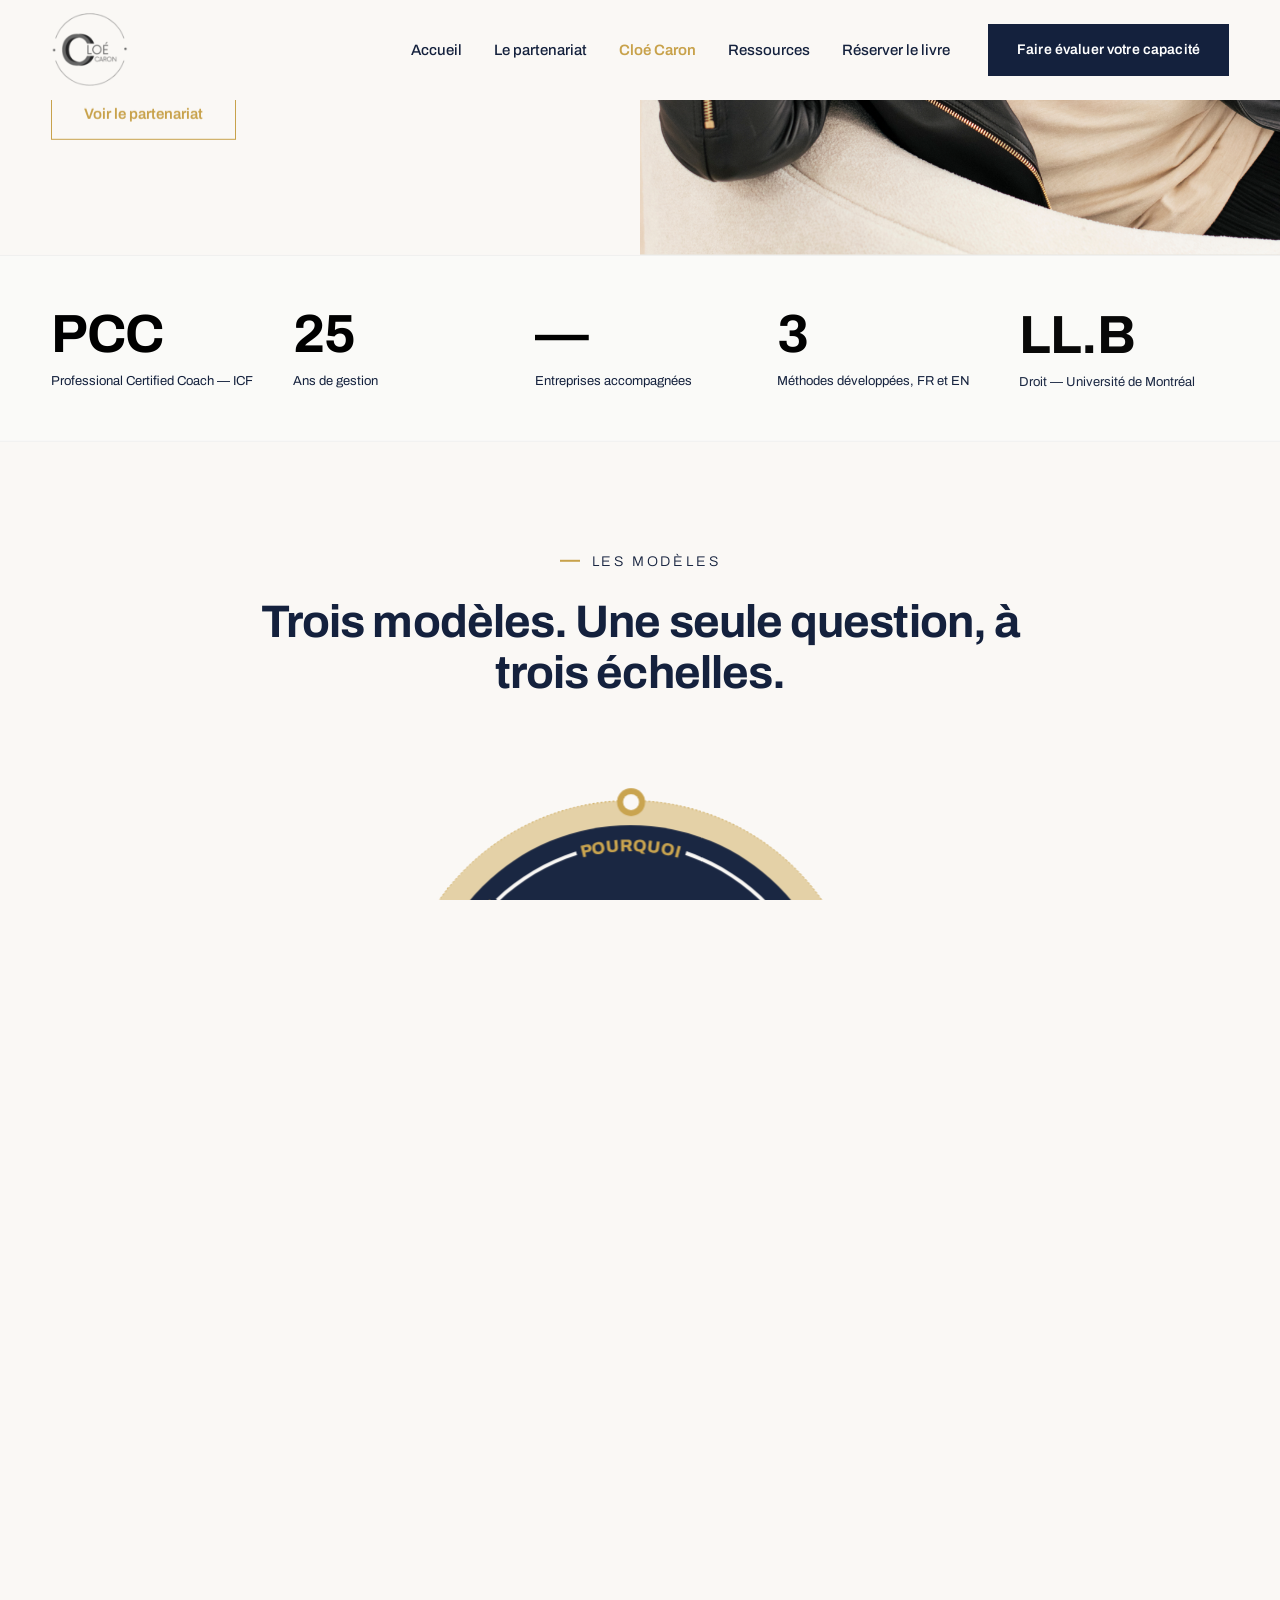
==== about.html @ 9e897c1d "eyebrow issues fixed" ====
<!DOCTYPE html>
<html lang="fr">

<head>
  <meta charset="UTF-8">
  <meta name="viewport" content="width=device-width, initial-scale=1.0">
  <title>À propos — Cloé Caron | 25 ans à accompagner les CEO/entrepreneurs</title>
  <meta name="description"
    content="Cloé Caron — 25 ans à accompagner les CEO et entrepreneurs du Québec inc. Découvrez ses 3 modèles éprouvés : Les 5 Clés, Le 5C et Le 5P.">

  <!-- Favicon -->
  <link rel="icon" type="image/svg+xml" href="assets/images/logo/Cloe-logo.svg">

  <!-- Core Google Fonts: Archivo (Primary Brand) -->
  <link rel="preconnect" href="https://fonts.googleapis.com">
  <link rel="preconnect" href="https://fonts.gstatic.com" crossorigin>
  <link
    href="https://fonts.googleapis.com/css2?family=Archivo:ital,wght@0,300;0,400;0,500;0,600;0,700;0,800;1,400;1,600&display=swap"
    rel="stylesheet">

  <!-- Stylesheet Hierarchy -->
  <link rel="stylesheet" href="assets/css/variables.css">
  <link rel="stylesheet" href="assets/css/global.css">
  <link rel="stylesheet" href="assets/css/header.css">
  <!-- Page-Specific Stylesheet (About) -->
  <link rel="stylesheet" href="assets/css/about.css?v=1.0">
  <link rel="stylesheet" href="assets/css/footer.css">
</head>

<body class="about-page">

  <!-- =========================================================================
       SITE HEADER NAVIGATION
       ========================================================================= -->
  <header class="site-header" id="site-header">
    <div class="container">
      <a href="index.html" class="site-logo" aria-label="Cloé Caron Accueil">
        <img src="assets/images/logo/Cloe-logo.svg" alt="Cloé Caron Logo" class="site-logo-img" width="78" height="78">
      </a>

      <!-- Mobile Hamburger Button -->
      <button class="menu-toggle" id="menu-toggle" aria-label="Toggle navigation menu" aria-expanded="false">
        <span></span>
        <span></span>
        <span></span>
      </button>

      <!-- Main Navigation -->
      <nav class="site-nav" id="site-nav" aria-label="Navigation principale">
        <ul class="site-nav-list">
          <li><a href="index.html" class="nav-link">Accueil</a></li>
          <li><a href="partnership.html" class="nav-link">Le partenariat</a></li>
          <li><a href="about.html" class="nav-link active">Cloé Caron</a></li>
          <li><a href="podcasts.html" class="nav-link">Ressources</a></li>
          <li><a href="books.html" class="nav-link text-gold">Réserver le livre</a></li>
        </ul>

        <div class="header-action">
          <a href="partnership.html#evaluer" class="btn btn-dark" id="header-cta-btn">Faire évaluer votre capacité</a>
        </div>
      </nav>
    </div>
  </header>
  <div class="site-nav-backdrop" id="site-nav-backdrop" aria-hidden="true"></div>

  <!-- =========================================================================
       GSAP SCROLLSMOOTHER WRAPPER
       ========================================================================= -->
  <div id="smooth-wrapper">
    <div id="smooth-content">
      <main id="main-content">

        <!-- =====================================================================
             SECTION 1: ABOUT HERO (#about-hero)
             Split 50/50 layout: Left container-aligned text, Right full-bleed image
             ===================================================================== -->
        <section class="about-hero" id="about-hero" aria-label="Cloé Caron — 25 ans d'accompagnement">
          <div class="about-hero-grid">

            <!-- Left Column: Content -->
            <div class="about-hero-content-col">
              <div class="about-hero-content">
                <div class="about-eyebrow eyebrow">
                  <span class="about-eyebrow-dash">—</span> CLOÉ CARON
                </div>

                <h1 class="about-hero-title">
                  25 ans à accompagner les CEO/entrepreneurs du Québec inc.
                </h1>

                <p class="about-hero-desc">
                  Je travaille dans les vraies réunions de direction — celles où les décisions se prennent. À la STM, chez BMO, Transat, CGI, au Cirque du Soleil.
                </p>

                <p class="about-hero-desc">
                  3 livres, 3 méthodes développées en français et en anglais, 5 saisons de Confessions de Leaders. Ce que j’apprends dans une salle, je le rends transmissible.
                </p>

                <div class="about-hero-btn-group">
                  <a href="partnership.html#evaluer" class="btn btn-gold about-btn-primary">
                    Faire évaluer votre capacité de croissance
                  </a>
                  <a href="partnership.html" class="btn btn-outline-gold about-btn-secondary">
                    Voir le partenariat
                  </a>
                </div>
              </div>
            </div>

            <!-- Right Column: Cloé Caron Portrait Image -->
            <div class="about-hero-media-col">
              <div class="about-hero-image-wrapper">
                <img src="assets/images/about/banner-img.png" alt="Cloé Caron" class="about-hero-image" width="720" height="780" loading="eager">
              </div>
            </div>

          </div>
        </section>

        <!-- =====================================================================
             SECTION 2: STATS STRIP (#about-stats)
             5 key figures across Québec inc. leadership
             ===================================================================== -->
        <section class="about-stats-section" id="about-stats" aria-label="Faits saillants et chiffres clés">
          <div class="about-stats-bar">
            <div class="container">
              <div class="about-stats-grid">

                <div class="about-stat-item">
                  <span class="about-stat-value">PCC</span>
                  <span class="about-stat-label">Professional Certified Coach — ICF</span>
                </div>

                <div class="about-stat-item">
                  <span class="about-stat-value">25</span>
                  <span class="about-stat-label">Ans de gestion</span>
                </div>

                <div class="about-stat-item">
                  <span class="about-stat-value">—</span>
                  <span class="about-stat-label">Entreprises accompagnées</span>
                </div>

                <div class="about-stat-item">
                  <span class="about-stat-value">3</span>
                  <span class="about-stat-label">Méthodes développées, FR et EN</span>
                </div>

                <div class="about-stat-item">
                  <span class="about-stat-value">LL.B</span>
                  <span class="about-stat-label">Droit — Université de Montréal</span>
                </div>

              </div>
            </div>
          </div>
        </section>

        <!-- =====================================================================
             SECTION 3: LES MODÈLES (#about-models)
             Trois modèles. Une seule question, à trois échelles.
             Diagram (models.svg) + 3 Cards + Quote Callout
             ===================================================================== -->
        <section class="about-models-section" id="about-models" aria-label="Les Modèles — Trois modèles, une seule question">
          <div class="container">

            <!-- Section Header -->
            <div class="about-models-header">
              <div class="about-eyebrow eyebrow justify-center">
                <span class="about-eyebrow-dash">—</span> LES MODÈLES
              </div>
              <h2 class="about-section-title text-center">
                Trois modèles. Une seule question, à trois échelles.
              </h2>
            </div>

            <!-- Central Interactive / Visual Models Diagram -->
            <div class="about-models-diagram-wrap">
              <img src="assets/images/about/models.svg" alt="Diagramme des trois modèles : 5P L'Entreprise, 5 Clés La Personne, 5C L'Équipe" class="about-models-svg" width="896" height="774" loading="lazy">
            </div>

            <!-- 3 Cards: Les 5 Clés / Le 5C / Le 5P -->
            <div class="about-models-cards-grid">

              <!-- Card 1: Les 5 Clés -->
              <div class="about-model-card">
                <div class="about-card-eyebrow">LE PROGRAMME</div>
                <h3 class="about-card-title">Les 5 Clés</h3>
                <div class="about-card-subtitle">OSEZ VOUS PROPULSER</div>
                <p class="about-card-desc">
                  Comment un leader exprime son plein potentiel et reconnaît sa Contribution Stratégique Unique™, et trouve l'énergie de la porter.
                </p>

                <ul class="about-card-checklist">
                  <li class="about-card-item">
                    <svg width="20" height="16" viewBox="0 0 20 16" fill="none" xmlns="http://www.w3.org/2000/svg" aria-hidden="true" class="model-item-arrow">
                      <path d="M1 8H18M18 8L11.5 1.5M18 8L11.5 14.5" stroke="#14213D" stroke-width="2" stroke-linecap="round" stroke-linejoin="round"/>
                    </svg>
                    <span>Transcender votre syndrome de l'imposteur</span>
                  </li>
                  <li class="about-card-item">
                    <svg width="20" height="16" viewBox="0 0 20 16" fill="none" xmlns="http://www.w3.org/2000/svg" aria-hidden="true" class="model-item-arrow">
                      <path d="M1 8H18M18 8L11.5 1.5M18 8L11.5 14.5" stroke="#14213D" stroke-width="2" stroke-linecap="round" stroke-linejoin="round"/>
                    </svg>
                    <span>Dépasser le mythe de la perfection</span>
                  </li>
                  <li class="about-card-item">
                    <svg width="20" height="16" viewBox="0 0 20 16" fill="none" xmlns="http://www.w3.org/2000/svg" aria-hidden="true" class="model-item-arrow">
                      <path d="M1 8H18M18 8L11.5 1.5M18 8L11.5 14.5" stroke="#14213D" stroke-width="2" stroke-linecap="round" stroke-linejoin="round"/>
                    </svg>
                    <span>Faire entendre votre voix</span>
                  </li>
                  <li class="about-card-item">
                    <svg width="20" height="16" viewBox="0 0 20 16" fill="none" xmlns="http://www.w3.org/2000/svg" aria-hidden="true" class="model-item-arrow">
                      <path d="M1 8H18M18 8L11.5 1.5M18 8L11.5 14.5" stroke="#14213D" stroke-width="2" stroke-linecap="round" stroke-linejoin="round"/>
                    </svg>
                    <span>Bâtir votre village</span>
                  </li>
                  <li class="about-card-item">
                    <svg width="20" height="16" viewBox="0 0 20 16" fill="none" xmlns="http://www.w3.org/2000/svg" aria-hidden="true" class="model-item-arrow">
                      <path d="M1 8H18M18 8L11.5 1.5M18 8L11.5 14.5" stroke="#14213D" stroke-width="2" stroke-linecap="round" stroke-linejoin="round"/>
                    </svg>
                    <span>Réaliser l'importance d'investir en vous</span>
                  </li>
                </ul>
              </div>

              <!-- Card 2: Le 5C -->
              <div class="about-model-card">
                <div class="about-card-eyebrow">L'ÉQUIPE</div>
                <h3 class="about-card-title">Le 5C</h3>
                <div class="about-card-subtitle">PROPULSEZ VOTRE ÉQUIPE</div>
                <p class="about-card-desc">
                  Comment une équipe de gestionnaires devient une véritable équipe de direction, autour d'un contrat d'équipe One Team™ clair.
                </p>

                <ul class="about-card-checklist">
                  <li class="about-card-item">
                    <svg width="20" height="16" viewBox="0 0 20 16" fill="none" xmlns="http://www.w3.org/2000/svg" aria-hidden="true" class="model-item-arrow">
                      <path d="M1 8H18M18 8L11.5 1.5M18 8L11.5 14.5" stroke="#14213D" stroke-width="2" stroke-linecap="round" stroke-linejoin="round"/>
                    </svg>
                    <span>Conscience de soi</span>
                  </li>
                  <li class="about-card-item">
                    <svg width="20" height="16" viewBox="0 0 20 16" fill="none" xmlns="http://www.w3.org/2000/svg" aria-hidden="true" class="model-item-arrow">
                      <path d="M1 8H18M18 8L11.5 1.5M18 8L11.5 14.5" stroke="#14213D" stroke-width="2" stroke-linecap="round" stroke-linejoin="round"/>
                    </svg>
                    <span>Conditions gagnantes</span>
                  </li>
                  <li class="about-card-item">
                    <svg width="20" height="16" viewBox="0 0 20 16" fill="none" xmlns="http://www.w3.org/2000/svg" aria-hidden="true" class="model-item-arrow">
                      <path d="M1 8H18M18 8L11.5 1.5M18 8L11.5 14.5" stroke="#14213D" stroke-width="2" stroke-linecap="round" stroke-linejoin="round"/>
                    </svg>
                    <span>Coaching</span>
                  </li>
                  <li class="about-card-item">
                    <svg width="20" height="16" viewBox="0 0 20 16" fill="none" xmlns="http://www.w3.org/2000/svg" aria-hidden="true" class="model-item-arrow">
                      <path d="M1 8H18M18 8L11.5 1.5M18 8L11.5 14.5" stroke="#14213D" stroke-width="2" stroke-linecap="round" stroke-linejoin="round"/>
                    </svg>
                    <span>Contrat d'équipe</span>
                  </li>
                  <li class="about-card-item">
                    <svg width="20" height="16" viewBox="0 0 20 16" fill="none" xmlns="http://www.w3.org/2000/svg" aria-hidden="true" class="model-item-arrow">
                      <path d="M1 8H18M18 8L11.5 1.5M18 8L11.5 14.5" stroke="#14213D" stroke-width="2" stroke-linecap="round" stroke-linejoin="round"/>
                    </svg>
                    <span>Culture</span>
                  </li>
                </ul>
              </div>

              <!-- Card 3: Le 5P -->
              <div class="about-model-card">
                <div class="about-card-eyebrow">L'ENTREPRISE</div>
                <h3 class="about-card-title">Le 5P</h3>
                <div class="about-card-subtitle">PROPULSEZ VOTRE INC.</div>
                <p class="about-card-desc">
                  Comment l'organisation entière acquiert la capacité de porter sa propre croissance, au-delà de ceux et celles qui la dirigent.
                </p>

                <ul class="about-card-checklist">
                  <li class="about-card-item">
                    <svg width="20" height="16" viewBox="0 0 20 16" fill="none" xmlns="http://www.w3.org/2000/svg" aria-hidden="true" class="model-item-arrow">
                      <path d="M1 8H18M18 8L11.5 1.5M18 8L11.5 14.5" stroke="#14213D" stroke-width="2" stroke-linecap="round" stroke-linejoin="round"/>
                    </svg>
                    <span>Pourquoi</span>
                  </li>
                  <li class="about-card-item">
                    <svg width="20" height="16" viewBox="0 0 20 16" fill="none" xmlns="http://www.w3.org/2000/svg" aria-hidden="true" class="model-item-arrow">
                      <path d="M1 8H18M18 8L11.5 1.5M18 8L11.5 14.5" stroke="#14213D" stroke-width="2" stroke-linecap="round" stroke-linejoin="round"/>
                    </svg>
                    <span>Personnes</span>
                  </li>
                  <li class="about-card-item">
                    <svg width="20" height="16" viewBox="0 0 20 16" fill="none" xmlns="http://www.w3.org/2000/svg" aria-hidden="true" class="model-item-arrow">
                      <path d="M1 8H18M18 8L11.5 1.5M18 8L11.5 14.5" stroke="#14213D" stroke-width="2" stroke-linecap="round" stroke-linejoin="round"/>
                    </svg>
                    <span>Processus</span>
                  </li>
                  <li class="about-card-item">
                    <svg width="20" height="16" viewBox="0 0 20 16" fill="none" xmlns="http://www.w3.org/2000/svg" aria-hidden="true" class="model-item-arrow">
                      <path d="M1 8H18M18 8L11.5 1.5M18 8L11.5 14.5" stroke="#14213D" stroke-width="2" stroke-linecap="round" stroke-linejoin="round"/>
                    </svg>
                    <span>Profitabilité</span>
                  </li>
                  <li class="about-card-item">
                    <svg width="20" height="16" viewBox="0 0 20 16" fill="none" xmlns="http://www.w3.org/2000/svg" aria-hidden="true" class="model-item-arrow">
                      <path d="M1 8H18M18 8L11.5 1.5M18 8L11.5 14.5" stroke="#14213D" stroke-width="2" stroke-linecap="round" stroke-linejoin="round"/>
                    </svg>
                    <span>Propulsion</span>
                  </li>
                </ul>
              </div>

            </div>

            <!-- Callout Quote Box Flanked by Two Vertical Gold Bars -->
            <div class="about-models-callout">
              <p class="about-models-callout-text">
                Un fil conducteur traverse les trois : la Contribution Stratégique Unique™ — ce que cette personne, cette équipe, cette entreprise sont les seules à pouvoir faire. C’est là que commence le premier des cinq P.
              </p>
            </div>

          </div>
        </section>

        <!-- =====================================================================
             SECTION 4: CONVICTIONS (#about-convictions)
             3 Philosophy Cards
             ===================================================================== -->
        <section class="about-convictions-section" id="about-convictions" aria-label="Convictions fondamentales">
          <div class="container">

            <div class="about-convictions-header">
              <div class="about-eyebrow eyebrow">
                <span class="about-eyebrow-dash">—</span> CONVICTIONS
              </div>
            </div>

            <div class="about-convictions-grid">

              <!-- Card 1 -->
              <div class="about-conviction-card">
                <div class="about-conviction-icon-wrap">
                  <img src="assets/images/about/growth_icon.svg" alt="" width="44" height="44" class="about-conviction-icon" aria-hidden="true">
                </div>
                <h3 class="about-conviction-text">
                  La croissance ne se planifie pas. Elle se rend possible.
                </h3>
              </div>

              <!-- Card 2 -->
              <div class="about-conviction-card">
                <div class="about-conviction-icon-wrap">
                  <img src="assets/images/about/crisis_icon.svg" alt="" width="46" height="46" class="about-conviction-icon" aria-hidden="true">
                </div>
                <h3 class="about-conviction-text">
                  Un dirigeant indispensable est un risque de valorisation.
                </h3>
              </div>

              <!-- Card 3 -->
              <div class="about-conviction-card">
                <div class="about-conviction-icon-wrap">
                  <img src="assets/images/about/target_icon.svg" alt="" width="46" height="46" class="about-conviction-icon" aria-hidden="true">
                </div>
                <h3 class="about-conviction-text">
                  Ce qui continue de croître après vous est la seule vraie mesure.
                </h3>
              </div>

            </div>

          </div>
        </section>

        <!-- =====================================================================
             SECTION 5: FINAL CTA (#about-cta)
             Commencer — Repartez avec l'évaluation de votre capacité de croissance
             ===================================================================== -->
        <section class="about-cta-section" id="about-cta" aria-label="Commencer l'évaluation">
          <div class="container">
            <div class="about-cta-content">
              <div class="about-eyebrow eyebrow justify-center">
                <span class="about-eyebrow-dash">—</span> COMMENCER
              </div>

              <h2 class="about-cta-title">
                Repartez avec l’évaluation de votre capacité de croissance.
              </h2>

              <p class="about-cta-desc">
                Nous accompagnons un nombre restreint d’entreprises à la fois — l’évaluation, elle, vous reste.
              </p>

              <div class="about-cta-btn-group">
                <a href="partnership.html#evaluer" class="btn btn-gold about-btn-primary">
                  Faire évaluer votre capacité de croissance
                </a>
                <a href="books.html" class="btn btn-outline-gold about-btn-secondary">
                  Rejoindre le cercle de prévente du livre
                </a>
              </div>
            </div>
          </div>
        </section>

      </main>

      <!-- =====================================================================
           SITE FOOTER
           ===================================================================== -->
      <footer class="site-footer" id="site-footer">
        <div class="container">
          <div class="footer-main-grid">

            <!-- Column 1: Brand & Positioning -->
            <div class="footer-brand-col">
              <a href="index.html" class="footer-logo" aria-label="Cloé Caron Accueil">
                <img src="assets/images/logo/Cloe-logo.svg" alt="Cloé Caron Logo" class="footer-logo-img" width="64" height="64" loading="lazy">
              </a>
              <p class="footer-brand-desc">
                Cloé Caron accompagne les dirigeants à bâtir une entreprise qui grandit sans eux.
              </p>
            </div>

            <!-- Column 2: Navigation -->
            <div class="footer-nav-col">
              <h3 class="footer-col-title">NAVIGATION</h3>
              <ul class="footer-links-list">
                <li>
                  <a href="index.html" class="footer-link">
                    <span class="footer-bullet">•</span> Accueil
                  </a>
                </li>
                <li>
                  <a href="partnership.html" class="footer-link">
                    <span class="footer-bullet">•</span> Le partenariat
                  </a>
                </li>
                <li>
                  <a href="about.html" class="footer-link active">
                    <span class="footer-bullet">•</span> Cloé Caron
                  </a>
                </li>
              </ul>
            </div>

            <!-- Column 3: Contenu -->
            <div class="footer-content-col">
              <h3 class="footer-col-title">CONTENU</h3>
              <ul class="footer-links-list">
                <li>
                  <a href="podcasts.html" class="footer-link">
                    <span class="footer-bullet">•</span> Podcast — Confessions de Leaders
                  </a>
                </li>
                <li>
                  <a href="https://www.youtube.com/@CloeCaron" target="_blank" rel="noopener" class="footer-link">
                    <span class="footer-bullet">•</span> Chaîne YouTube
                  </a>
                </li>
                <li>
                  <a href="books.html" class="footer-link">
                    <span class="footer-bullet">•</span> Lancement du prochain livre
                  </a>
                </li>
              </ul>
            </div>
          </div>

          <!-- Sub-Footer Bottom Bar -->
          <div class="footer-bottom-row">
            <p class="footer-copyright">
              © 2026 O2 Coaching — Cloé Caron
            </p>
            <span class="footer-direction">
              Maquette — direction 2a
            </span>
          </div>
        </div>
      </footer>
    </div>
  </div>

  <!-- =========================================================================
       SCRIPTS (GSAP Local Suite: Core + ScrollTrigger + ScrollSmoother + Draggable + ScrollToPlugin)
       ========================================================================= -->
  <script src="assets/gsap-public/minified/gsap.min.js"></script>
  <script src="assets/gsap-public/minified/ScrollTrigger.min.js"></script>
  <script src="assets/gsap-public/minified/ScrollSmoother.min.js"></script>
  <script src="assets/gsap-public/minified/Draggable.min.js"></script>
  <script src="assets/gsap-public/minified/ScrollToPlugin.min.js"></script>
  <script src="assets/js/main.js"></script>

</body>

</html>
---- assets/css/variables.css ----
/**
 * ==============================================================================
 * CLOÉ CARON - DESIGN TOKENS & SYSTEM VARIABLES
 * STRICT FIGMA COLOR PALETTE:
 * 1. #14213D - Primary Dark Navy
 * 2. #C8A24B - Brand Gold Accent
 * 3. #FFFFFF - Pure White
 * 4. #FAF8F5 - Warm Off-White (Section / Header Background)
 * 5. #7C879C - Slate Gray (Muted / Body Text)
 * 6. #CFDAF1 - Ice Blue (Hero Lead / Subtext)
 * ==============================================================================
 */

:root {
  /* --- Strict 6-Color Figma Palette Tokens --- */
  --color-primary-navy: #14213D;
  --color-accent-gold: #C8A24B;
  --color-accent-gold-hover: #D4B15C;
  --color-accent-gold-active: #B6913D;
  --color-white: #FFFFFF;
  --color-bg-offwhite: #FAF8F5;
  --color-slate-gray: #7C879C;
  --color-ice-blue: #CFDAF1;

  /* Semantic Color Aliases */
  --color-bg-dark: var(--color-primary-navy);
  --color-header-bg: var(--color-bg-offwhite);
  --color-header-nav: var(--color-primary-navy);
  --color-header-btn-bg: var(--color-primary-navy);
  --color-header-btn-hover: #1b2c52;

  --color-text-white: var(--color-white);
  --color-text-dark: var(--color-primary-navy);
  --color-text-lead: var(--color-ice-blue);
  --color-text-muted: var(--color-slate-gray);
  --color-text-dim: var(--color-slate-gray);
  --color-text-body-dark: var(--color-slate-gray);

  /* --- Typography Tokens --- */
  --font-primary: 'Archivo', -apple-system, BlinkMacSystemFont, 'Segoe UI', Roboto, Helvetica, Arial, sans-serif;

  /* Fluid Typography Clamps */
  --text-xs: clamp(0.6875rem, 0.65rem + 0.2vw, 0.75rem);
  /* 11px - 12px */
  --text-sm: clamp(0.8125rem, 0.78rem + 0.18vw, 0.875rem);
  /* 13px - 14px */
  --text-base: clamp(16px, 0.9rem + 0.2vw, 18px);
  /* 15px - 16px */
  --text-md: clamp(18px, 0.95rem + 0.3vw, 20px);
  /* 16px - 18px */
  --text-lead: clamp(1.0625rem, 1rem + 0.35vw, 1.25rem);
  /* 17px - 20px */
  --text-xl: clamp(1.25rem, 1.15rem + 0.5vw, 1.5rem);
  /* 20px - 24px */
  --text-2xl: clamp(1.5rem, 1.35rem + 0.8vw, 2rem);
  /* 24px - 32px */
  --text-3xl: clamp(2rem, 1.7rem + 1.5vw, 2.75rem);
  /* 32px - 44px */
  --text-hero: clamp(2.5rem, 2rem + 2.8vw, 3.875rem);
  /* 40px - 62px Hero Title */

  /* Font Weights */
  --fw-light: 300;
  --fw-regular: 400;
  --fw-medium: 500;
  --fw-semibold: 600;
  --fw-bold: 700;

  /* Line Heights */
  --lh-tight: 1.12;
  --lh-snug: 1.28;
  --lh-normal: 1.5;
  --lh-relaxed: 1.65;

  /* Letter Spacings */
  --ls-tight: -0.02em;
  --ls-normal: 0em;
  --ls-wide: 0.04em;
  --ls-eyebrow: 0.2em;

  /* --- Spacing & Sizing Tokens --- */
  --space-1: 4px;
  --space-2: 8px;
  --space-3: 12px;
  --space-4: 16px;
  --space-5: 20px;
  --space-6: 24px;
  --space-7: 28px;
  --space-8: 32px;
  --space-10: 40px;
  --space-12: 48px;
  --space-16: 64px;
  --space-20: 80px;

  /* --- Container & Layout --- */
  --container-max-width: 1440px;
  --container-padding: clamp(1.25rem, 4vw, 3.75rem);
  --header-height: 100px;
  --hero-min-height: 780px;

  /* --- UI Details --- */
  --radius-sm: 4px;
  --radius-md: 6px;
  --radius-lg: 12px;
  --radius-full: 9999px;

  --border-gold-accent: 3px solid var(--color-accent-gold);

  /* --- Transitions & Shadows --- */
  --transition-fast: 0.18s ease;
  --transition-smooth: 0.3s cubic-bezier(0.16, 1, 0.3, 1);
  --shadow-btn: 0 4px 14px rgba(200, 162, 75, 0.28);
  --shadow-dark: 0 10px 30px rgba(20, 33, 61, 0.25);
}
---- assets/css/global.css ----
/**
 * ==============================================================================
 * CLOÉ CARON - GLOBAL REUSABLE SYSTEM & UTILITY CLASSES
 * Zero-redundancy architecture for headings, typography, buttons & spacing
 * ==============================================================================
 */

/* --------------------------------------------------------------------------
   1. Modern CSS Reset & Base Defaults
   -------------------------------------------------------------------------- */
*,
*::before,
*::after {
  box-sizing: border-box;
  margin: 0;
  padding: 0;
}

html {
  font-size: 16px;
  -webkit-font-smoothing: antialiased;
  -moz-osx-font-smoothing: grayscale;
  text-rendering: optimizeLegibility;
}

body {
  font-family: var(--font-primary);
  font-size: var(--text-base);
  font-weight: var(--fw-regular);
  line-height: var(--lh-normal);
  color: var(--color-text-white);
  background-color: var(--color-bg-dark);
  overflow-x: hidden;
}

/* --------------------------------------------------------------------------
   GSAP ScrollSmoother Structure
   -------------------------------------------------------------------------- */
#smooth-wrapper {
  position: fixed;
  top: 0;
  left: 0;
  width: 100%;
  height: 100%;
  overflow: hidden;
  z-index: 1;
}

#smooth-content {
  width: 100%;
  overflow: visible;
  position: relative;
}

img,
picture,
svg {
  display: block;
  max-width: 100%;
  height: auto;
}

a {
  color: inherit;
  text-decoration: none;
  transition: color var(--transition-fast);
}

button {
  font-family: inherit;
  border: none;
  background: none;
  cursor: pointer;
}

/* --------------------------------------------------------------------------
   2. Layout & Container Utilities
   -------------------------------------------------------------------------- */
.container {
  width: 100%;
  max-width: var(--container-max-width);
  margin-left: auto;
  margin-right: auto;
  padding-left: var(--container-padding);
  padding-right: var(--container-padding);
}

.container-fluid {
  width: 100%;
  padding-left: var(--container-padding);
  padding-right: var(--container-padding);
}

.flex {
  display: flex;
}

.flex-col {
  display: flex;
  flex-direction: column;
}

.items-center {
  align-items: center;
}

.items-start {
  align-items: flex-start;
}

.justify-between {
  justify-content: space-between;
}

.justify-center {
  justify-content: center;
}

.justify-start {
  justify-content: flex-start;
}

.gap-1 {
  gap: var(--space-1);
}

.gap-2 {
  gap: var(--space-2);
}

.gap-3 {
  gap: var(--space-3);
}

.gap-4 {
  gap: var(--space-4);
}

.gap-6 {
  gap: var(--space-6);
}

.gap-8 {
  gap: var(--space-8);
}

/* --------------------------------------------------------------------------
   3. Global Typography Classes
   -------------------------------------------------------------------------- */
.h1,
.heading-hero {
  font-size: var(--text-hero);
  font-weight: var(--fw-bold);
  line-height: var(--lh-tight);
  letter-spacing: var(--ls-tight);
  color: var(--color-text-white);
}

.h2,
.heading-section {
  font-size: var(--text-3xl);
  font-weight: var(--fw-bold);
  line-height: var(--lh-snug);
  letter-spacing: var(--ls-tight);
  color: var(--color-text-white);
}

.h3,
.heading-card {
  font-size: var(--text-2xl);
  font-weight: var(--fw-semibold);
  line-height: var(--lh-snug);
}

.h4,
.heading-sub {
  font-size: var(--text-xl);
  font-weight: var(--fw-semibold);
  line-height: var(--lh-normal);
}

.eyebrow,
.text-eyebrow {
  display: inline-flex;
  align-items: center;
  gap: 12px;
  color: var(--color-primary-navy);
  font-family: var(--font-primary);
  font-size: 14px;
  font-weight: var(--fw-light);
  line-height: 27px;
  letter-spacing: var(--ls-eyebrow);
  text-transform: uppercase;
}

.eyebrow-dash {
  display: inline-block;
  width: 20px;
  height: 2px;
  background-color: var(--color-accent-gold);
  color: transparent;
  font-size: 0;
  line-height: 0;
  flex-shrink: 0;
  vertical-align: middle;
}

/* Eyebrow color on dark backgrounds */
.text-white .eyebrow,
.eyebrow.text-white,
[data-theme="dark"] .eyebrow,
.bg-dark .eyebrow,
.site-dark .eyebrow,
.books-laws .eyebrow,
.books-cta-banner .eyebrow,
.books-cta-section .eyebrow,
.about-cta-section .eyebrow,
.home-cta .eyebrow,
.home-cta-section .eyebrow,
.partnership-hero .eyebrow,
.podcast-episode .eyebrow,
.podcast-hero-left .eyebrow,
.model-5p-section .eyebrow {
  color: var(--color-bg-offwhite);
}

.text-lead {
  font-size: var(--text-lead);
  font-weight: var(--fw-regular);
  line-height: var(--lh-relaxed);
}

.text-body {
  font-size: var(--text-base);
  font-weight: var(--fw-regular);
  line-height: var(--lh-relaxed);
}

.text-small {
  font-size: var(--text-sm);
  line-height: var(--lh-normal);
}

.text-xs {
  font-size: var(--text-xs);
  line-height: var(--lh-normal);
}

/* Color Modifiers */
.text-white {
  color: var(--color-text-white);
}

.text-gold {
  color: var(--color-accent-gold);
}

.text-dark {
  color: var(--color-text-dark);
}

.text-muted {
  color: var(--color-text-muted);
}

.text-dim {
  color: var(--color-text-dim);
}

/* --------------------------------------------------------------------------
   4. Global Button System (Strict 60fps Micro-interactions)
   -------------------------------------------------------------------------- */
.btn {
  position: relative;
  display: inline-flex;
  align-items: center;
  justify-content: center;
  padding: 16px 28px;
  min-height: 52px;
  font-family: var(--font-primary);
  font-size: var(--text-sm);
  font-weight: var(--fw-semibold);
  line-height: 1.25;
  text-align: center;
  white-space: nowrap;
  cursor: pointer;
  text-decoration: none;
  border: 1px solid transparent;
  border-radius: 0 !important;
  box-shadow: none !important;
  overflow: hidden;
  transition: background-color var(--transition-smooth),
    border-color var(--transition-smooth),
    color var(--transition-smooth);
}

/* Primary Gold Button */
.btn-primary {
  background-color: var(--color-accent-gold);
  border-color: var(--color-accent-gold);
  color: var(--color-text-dark);
}

.btn-primary:hover {
  background-color: var(--color-accent-gold-hover);
  border-color: var(--color-accent-gold-hover);
  color: var(--color-text-dark);
}

.btn-primary:active {
  background-color: var(--color-accent-gold-active);
}

/* Outline Gold Button */
.btn-outline {
  background-color: transparent;
  border-color: var(--color-accent-gold);
  color: var(--color-accent-gold);
}

.btn-outline:hover {
  background-color: var(--color-accent-gold);
  border-color: var(--color-accent-gold);
  color: var(--color-text-dark);
}

.btn-outline:active {
  background-color: var(--color-accent-gold-active);
}

/* Dark Navy Header/Accent Button */
.btn-dark {
  background-color: var(--color-header-btn-bg);
  border-color: var(--color-header-btn-bg);
  color: var(--color-text-white);
  padding: 14px 24px;
}

.btn-dark:hover {
  background-color: var(--color-header-btn-hover);
  border-color: var(--color-header-btn-hover);
}

.btn-dark:active {
  background-color: var(--color-header-btn-hover);
}

/* Outline Dark Navy Button */
.btn-outline-dark {
  background-color: transparent;
  border-color: var(--color-primary-navy);
  color: var(--color-primary-navy);
  padding: 14px 24px;
}

.btn-outline-dark:hover {
  background-color: var(--color-primary-navy);
  border-color: var(--color-primary-navy);
  color: var(--color-white);
}

.btn-outline-dark:active {
  background-color: var(--color-header-btn-hover);
}

/* White Button Variant */
.btn-white {
  background-color: var(--color-white);
  border-color: var(--color-white);
  color: var(--color-primary-navy);
}

.btn-white:hover {
  background-color: var(--color-accent-gold);
  border-color: var(--color-accent-gold);
  color: var(--color-primary-navy);
}

/* Royal Rolling Text & Parallax Wrapper */
.btn-royal-content {
  display: inline-flex;
  align-items: center;
  justify-content: center;
  position: relative;
  width: 100%;
  height: 100%;
  pointer-events: none;
  will-change: transform;
}

.btn-rolling-mask {
  display: inline-block;
  position: relative;
  overflow: hidden;
  line-height: 1.25;
  vertical-align: middle;
}

.btn-rolling-inner {
  display: flex;
  flex-direction: column;
  position: relative;
  line-height: 1.25;
  will-change: transform;
}

.btn-text-line {
  display: block;
  line-height: 1.25;
  white-space: nowrap;
  letter-spacing: inherit;
  font-weight: inherit;
  color: inherit;
}

.btn-text-clone {
  position: absolute;
  top: 100%;
  left: 0;
  width: 100%;
  height: 100%;
  display: flex;
  align-items: center;
  justify-content: center;
}

/* Royal Specular Sheen (Light Reflection Sweep) */
.btn-royal-sheen {
  position: absolute;
  top: -60%;
  left: 0;
  width: 35%;
  height: 220%;
  background: linear-gradient(
    90deg,
    transparent 0%,
    rgba(255, 255, 255, 0) 10%,
    rgba(255, 255, 255, 0.32) 50%,
    rgba(255, 255, 255, 0) 90%,
    transparent 100%
  );
  transform: rotate(25deg);
  pointer-events: none;
  opacity: 0;
  will-change: transform, opacity;
}

/* Button Group Container */
.btn-group {
  display: flex;
  flex-wrap: wrap;
  align-items: center;
  gap: var(--space-4);
}

/* --------------------------------------------------------------------------
   5. Global Callout Card Component
   -------------------------------------------------------------------------- */
.callout-card {
  position: relative;
  border-left: var(--border-gold-accent);
  padding-left: var(--space-4);
  background: transparent;
}

/* --------------------------------------------------------------------------
   6. Global Spacing Utilities
   -------------------------------------------------------------------------- */
.mb-1 {
  margin-bottom: var(--space-1);
}

.mb-2 {
  margin-bottom: var(--space-2);
}

.mb-3 {
  margin-bottom: var(--space-3);
}

.mb-4 {
  margin-bottom: var(--space-4);
}

.mb-5 {
  margin-bottom: var(--space-5);
}

.mb-6 {
  margin-bottom: var(--space-6);
}

.mb-8 {
  margin-bottom: var(--space-8);
}

.mb-10 {
  margin-bottom: var(--space-10);
}

.mt-1 {
  margin-top: var(--space-1);
}

.mt-2 {
  margin-top: var(--space-2);
}

.mt-3 {
  margin-top: var(--space-3);
}

.mt-4 {
  margin-top: var(--space-4);
}

.mt-6 {
  margin-top: var(--space-6);
}

.mt-8 {
  margin-top: var(--space-8);
}

.mt-10 {
  margin-top: var(--space-10);
}

/* --------------------------------------------------------------------------
   Mobile Lock & Touch Optimization
   -------------------------------------------------------------------------- */
body.nav-locked {
  overflow: hidden !important;
  touch-action: none;
}

@media (max-width: 768px) {
  :root {
    --header-height: 72px;
    --container-padding: 20px;
  }

  html, body {
    overflow-x: hidden;
  }
}
---- assets/css/header.css ----
/**
 * ==============================================================================
 * CLOÉ CARON - HEADER NAVIGATION COMPONENT
 * Clean, lightweight, 100% accessible navigation matching Figma specs
 * ==============================================================================
 */

.site-header {
  position: fixed;
  top: 0;
  left: 0;
  width: 100%;
  height: var(--header-height);
  background-color: var(--color-header-bg);
  z-index: 100;
  border-bottom: none;
  transition: transform var(--transition-smooth), background-color var(--transition-smooth);
}

.site-header .container {
  display: flex;
  align-items: center;
  justify-content: space-between;
  height: 100%;
  max-width: 1440px;
  padding-left: clamp(1.5rem, 4vw, 3.75rem);
  padding-right: clamp(1.5rem, 4vw, 3.75rem);
}

/* Brand Logo (Enlarged to match Figma) */
.site-logo {
  display: flex;
  align-items: center;
  text-decoration: none;
  flex-shrink: 0;
}

.site-logo-img {
  width: 78px;
  height: 78px;
  object-fit: contain;
}

/* Navigation Links */
.site-nav {
  display: flex;
  align-items: center;
  gap: clamp(1.5rem, 3vw, 3.25rem);
}

.site-nav-list {
  display: flex;
  align-items: center;
  list-style: none;
  gap: clamp(1.25rem, 2.5vw, 2.5rem);
}

.nav-link {
  font-size: 15px;
  font-weight: var(--fw-medium);
  color: var(--color-header-nav);
  position: relative;
  padding: 8px 0;
  transition: color var(--transition-fast);
  white-space: nowrap;
}

.nav-link:hover {
  color: var(--color-accent-gold);
}

.nav-link.active {
  font-weight: var(--fw-semibold);
  color: var(--color-accent-gold);
}

/* Header Action Button */
.header-action {
  display: flex;
  align-items: center;
  flex-shrink: 0;
}

.header-action .btn {
  padding: 14px 28px;
  font-size: 14px;
  font-weight: var(--fw-semibold);
  letter-spacing: 0.01em;
  border-radius: 0;
  background-color: var(--color-primary-navy);
  color: var(--color-white);
}

.header-action .btn:hover {
  background-color: var(--color-header-btn-hover);
}

/* Mobile Hamburger Toggle */
.menu-toggle {
  display: none;
  flex-direction: column;
  justify-content: space-between;
  width: 28px;
  height: 20px;
  background: transparent;
  border: none;
  cursor: pointer;
  z-index: 105;
}

.menu-toggle span {
  width: 100%;
  height: 2px;
  background-color: var(--color-header-nav);
  transition: var(--transition-fast);
}

/* Responsive Navigation */
@media (max-width: 991px) {
  .menu-toggle {
    display: flex;
  }

  .site-header {
    height: 72px;
  }

  .site-logo-img {
    width: 54px;
    height: 54px;
  }

  .site-nav {
    position: fixed;
    top: 0;
    right: -100%;
    width: 85%;
    max-width: 320px;
    height: 100vh;
    background-color: var(--color-header-bg);
    flex-direction: column;
    align-items: flex-start;
    justify-content: flex-start;
    padding: 88px 28px 40px;
    box-shadow: -10px 0 30px rgba(0, 0, 0, 0.2);
    transition: right var(--transition-smooth);
    z-index: 102;
    overflow-y: auto;
  }

  .site-nav.is-open {
    right: 0;
  }

  .site-nav-list {
    flex-direction: column;
    align-items: flex-start;
    width: 100%;
    gap: var(--space-4);
  }

  .nav-link {
    font-size: var(--text-base);
  }

  .header-action {
    margin-top: var(--space-6);
    width: 100%;
  }

  .header-action .btn {
    width: 100%;
    text-align: center;
  }

  /* Hamburger active transform */
  .menu-toggle.is-active span:nth-child(1) {
    transform: translateY(9px) rotate(45deg);
  }

  .menu-toggle.is-active span:nth-child(2) {
    opacity: 0;
  }

  .menu-toggle.is-active span:nth-child(3) {
    transform: translateY(-9px) rotate(-45deg);
  }
}

/* Nav Backdrop */
.site-nav-backdrop {
  position: fixed;
  inset: 0;
  background-color: rgba(20, 33, 61, 0.45);
  backdrop-filter: blur(4px);
  -webkit-backdrop-filter: blur(4px);
  z-index: 99;
  opacity: 0;
  pointer-events: none;
  transition: opacity var(--transition-smooth);
}

.site-nav-backdrop.is-active {
  opacity: 1;
  pointer-events: auto;
}
---- assets/css/about.css ----
/**
 * ==============================================================================
 * CLOÉ CARON - ABOUT PAGE STYLESHEET (about.css)
 * Pixel-perfect translation of Figma design "Cloé Caron - About"
 * 60fps hardware-accelerated animations, fluid typography & zero-jank layout
 * ==============================================================================
 */

/* ------------------------------------------------------------------------------
   1. SHARED UTILITIES & SECTION SPACING FOR ABOUT PAGE
   ------------------------------------------------------------------------------ */
.about-page {
  background-color: var(--color-bg-offwhite);
  color: var(--color-primary-navy);
}

.about-eyebrow {
  display: inline-flex;
  align-items: center;
  gap: 12px;
  color: var(--color-primary-navy);
  font-family: var(--font-primary);
  font-size: 14px;
  font-weight: var(--fw-light);
  line-height: 27px;
  letter-spacing: var(--ls-eyebrow);
  text-transform: uppercase;
  margin-bottom: clamp(14px, 1.8vw, 22px);
}

.about-eyebrow.justify-center {
  justify-content: center;
}

.about-eyebrow-dash {
  display: inline-block;
  width: 20px;
  height: 2px;
  background-color: var(--color-accent-gold);
  color: transparent;
  font-size: 0;
  line-height: 0;
  flex-shrink: 0;
  vertical-align: middle;
}

/* Dark section eyebrow text color */
.about-cta-section .about-eyebrow {
  color: var(--color-bg-offwhite);
}

.about-section-title {
  color: var(--color-primary-navy);
  font-family: var(--font-primary);
  font-size: clamp(2rem, 1.8rem + 1.4vw, 2.85rem);
  font-weight: var(--fw-bold);
  line-height: var(--lh-tight);
  letter-spacing: var(--ls-tight);
  margin-bottom: clamp(16px, 2vw, 26px);
}

.text-center {
  text-align: center;
}

/* ------------------------------------------------------------------------------
   2. BUTTON UTILITIES (STRICT ZERO BORDER-RADIUS)
   ------------------------------------------------------------------------------ */
.about-btn-primary {
  background-color: var(--color-accent-gold);
  color: var(--color-primary-navy);
  border: 1px solid var(--color-accent-gold);
  border-radius: 0;
  padding: 16px 32px;
  font-family: var(--font-primary);
  font-size: 15px;
  font-weight: var(--fw-semibold);
  letter-spacing: var(--ls-normal);
  transition: all 0.3s cubic-bezier(0.16, 1, 0.3, 1);
  display: inline-flex;
  align-items: center;
  justify-content: center;
  text-decoration: none;
  cursor: pointer;
  white-space: nowrap;
}

.about-btn-primary:hover {
  background-color: var(--color-accent-gold-hover);
  border-color: var(--color-accent-gold-hover);
  transform: translateY(-2px);
  color: var(--color-primary-navy);
}

.about-btn-secondary {
  background-color: transparent;
  color: var(--color-accent-gold);
  border: 1px solid var(--color-accent-gold);
  border-radius: 0;
  padding: 16px 32px;
  font-family: var(--font-primary);
  font-size: 15px;
  font-weight: var(--fw-semibold);
  letter-spacing: var(--ls-normal);
  transition: all 0.3s cubic-bezier(0.16, 1, 0.3, 1);
  display: inline-flex;
  align-items: center;
  justify-content: center;
  text-decoration: none;
  cursor: pointer;
  white-space: nowrap;
}

.about-btn-secondary:hover {
  background-color: var(--color-accent-gold);
  color: var(--color-primary-navy);
  transform: translateY(-2px);
}

/* ------------------------------------------------------------------------------
   3. SECTION 1: ABOUT HERO (#about-hero)
   Full-width split layout matching Figma Cloé Caron - About.png
   ------------------------------------------------------------------------------ */
.about-hero {
  position: relative;
  background-color: var(--color-bg-offwhite);
  padding-top: var(--header-height);
  padding-bottom: 0;
  width: 100%;
}

.about-hero-grid {
  display: grid;
  grid-template-columns: 1fr 1fr;
  width: 100%;
  min-height: 720px;
  align-items: stretch;
}

/* Left Column: 50% width, inner content aligns with site container */
.about-hero-content-col {
  display: flex;
  flex-direction: column;
  justify-content: center;
  width: 100%;
  padding-top: clamp(24px, 3vw, 44px);
  padding-bottom: clamp(32px, 3.5vw, 52px);
  padding-right: clamp(24px, 3vw, 52px);
}

.about-hero-content {
  width: 100%;
  max-width: calc((var(--container-max-width) / 2) - var(--container-padding));
  margin-left: auto;
  padding-left: var(--container-padding);
  display: flex;
  flex-direction: column;
  align-items: flex-start;
}

.about-hero .about-eyebrow {
  margin-bottom: 18px;
}

.about-hero-title {
  color: var(--color-primary-navy);
  font-family: var(--font-primary);
  font-size: clamp(32px, 3.5vw, 48px);
  font-weight: var(--fw-bold);
  line-height: 1.12;
  letter-spacing: var(--ls-tight);
  margin-bottom: 20px;
}

.about-hero-desc {
  color: var(--color-primary-navy);
  font-family: var(--font-primary);
  font-size: clamp(15px, 1.05vw, 17px);
  line-height: 1.55;
  font-weight: var(--fw-regular);
  margin-bottom: 16px;
  max-width: 540px;
}

.about-hero-desc:last-of-type {
  margin-bottom: 28px;
}

.about-hero-btn-group {
  display: flex;
  align-items: center;
  flex-wrap: wrap;
  gap: 16px;
}

/* Right Column: Full Bleed Image */
.about-hero-media-col {
  position: relative;
  width: 100%;
  height: 100%;
  min-height: 560px;
  overflow: hidden;
  background-color: #E8E5DF;
}

.about-hero-image-wrapper {
  position: relative;
  width: 100%;
  height: 100%;
}

.about-hero-image {
  width: 100%;
  height: 100%;
  object-fit: cover;
  object-position: center top;
  display: block;
}

/* ------------------------------------------------------------------------------
   4. SECTION 2: STATS STRIP (#about-stats)
   5 key figures across Québec inc. leadership
   ------------------------------------------------------------------------------ */
.about-stats-section {
  width: 100%;
  background-color: #FAFAF8;
  border-top: 1px solid #EEEEEE;
  border-bottom: 1px solid #EEEEEE;
  padding: clamp(40px, 4.5vw, 50px) 0;
}

.about-stats-grid {
  display: grid;
  grid-template-columns: repeat(5, 1fr);
  gap: clamp(20px, 2.5vw, 40px);
  align-items: flex-start;
}

.about-stat-item {
  display: flex;
  flex-direction: column;
  align-items: flex-start;
}

.about-stat-value {
  font-family: var(--font-primary);
  font-size: clamp(38px, 4.2vw, 56px);
  font-weight: var(--fw-bold);
  color: #000000;
  line-height: 1.05;
  margin-bottom: 10px;
  letter-spacing: -0.02em;
}

.about-stat-label {
  font-family: var(--font-primary);
  font-size: clamp(13px, 0.9vw, 15px);
  font-weight: var(--fw-regular);
  color: var(--color-primary-navy);
  line-height: 1.45;
}

/* ------------------------------------------------------------------------------
   5. SECTION 3: LES MODÈLES (#about-models)
   Diagram (models.svg) + 3 Cards + Quote Callout
   ------------------------------------------------------------------------------ */
.about-models-section {
  padding-top: clamp(80px, 8vw, 100px);
  padding-bottom: 0;
  background-color: var(--color-bg-offwhite);
}

.about-models-header {
  text-align: center;
  max-width: 840px;
  margin: 0 auto clamp(48px, 5vw, 72px);
}

.about-models-diagram-wrap {
  display: flex;
  justify-content: center;
  align-items: center;
  margin-bottom: clamp(60px, 7vw, 96px);
}

.about-models-svg {
  width: 100%;
  max-width: 896px;
  height: auto;
  display: block;
}

.about-models-cards-grid {
  display: grid;
  grid-template-columns: repeat(3, 1fr);
  gap: clamp(24px, 2.5vw, 36px);
  margin-bottom: clamp(60px, 7vw, 90px);
}

.about-model-card {
  background-color: #FFFFFF;
  border: 1px solid #EAE8E4;
  padding: clamp(36px, 3.5vw, 48px) clamp(28px, 2.8vw, 40px);
  display: flex;
  flex-direction: column;
  transition: transform 0.35s ease, box-shadow 0.35s ease;
}

.about-model-card:hover {
  transform: translateY(-4px);
  box-shadow: 0 16px 36px rgba(20, 33, 61, 0.06);
}

.about-card-eyebrow {
  color: var(--color-accent-gold);
  font-family: var(--font-primary);
  font-size: 13px;
  font-weight: var(--fw-semibold);
  letter-spacing: 0.14em;
  text-transform: uppercase;
  margin-bottom: 14px;
}

.about-card-title {
  color: var(--color-primary-navy);
  font-family: var(--font-primary);
  font-size: clamp(26px, 2.2vw, 32px);
  font-weight: var(--fw-bold);
  line-height: 1.15;
  margin-bottom: 8px;
}

.about-card-subtitle {
  color: var(--color-primary-navy);
  font-family: var(--font-primary);
  font-size: 13px;
  font-weight: var(--fw-semibold);
  letter-spacing: 0.12em;
  text-transform: uppercase;
  margin-bottom: 18px;
}

.about-card-desc {
  color: var(--color-primary-navy);
  font-family: var(--font-primary);
  font-size: 15px;
  line-height: 1.6;
  font-weight: var(--fw-regular);
  margin-bottom: 32px;
  min-height: 72px;
}

.about-card-checklist {
  list-style: none;
  padding: 0;
  margin: 0;
  display: flex;
  flex-direction: column;
}

.about-card-item {
  display: flex;
  align-items: center;
  gap: 16px;
  padding: 14px 0;
  border-bottom: 1px solid #F0EFEB;
  font-family: var(--font-primary);
  font-size: 15px;
  color: var(--color-primary-navy);
  line-height: 1.4;
}

.about-card-item:last-child {
  border-bottom: none;
}

.model-item-arrow {
  flex-shrink: 0;
  width: 20px;
  height: 16px;
  transition: transform 0.25s ease;
}

.about-model-card:hover .model-item-arrow {
  transform: translateX(3px);
}

/* Callout Box Flanked by Two Vertical Gold Bars */
.about-models-callout {
  max-width: 770px;
  margin: 0 auto;
  border-left: 2px solid var(--color-accent-gold);
  border-right: 2px solid var(--color-accent-gold);
  padding: 8px clamp(24px, 3.5vw, 48px);
  text-align: center;
}

.about-models-callout-text {
  color: var(--color-accent-gold);
  font-family: var(--font-primary);
  font-size: clamp(16px, 1.2vw, 19px);
  line-height: 1.65;
  font-weight: var(--fw-regular);
  margin: 0;
}

/* ------------------------------------------------------------------------------
   6. SECTION 4: CONVICTIONS (#about-convictions)
   3 Philosophy Cards
   ------------------------------------------------------------------------------ */
.about-convictions-section {
  padding-top: clamp(60px, 6vw, 90px);
  padding-bottom: clamp(90px, 9vw, 140px);
  background-color: var(--color-bg-offwhite);
}

.about-convictions-header {
  margin-bottom: 0;
}

.about-convictions-grid {
  display: grid;
  grid-template-columns: repeat(3, 1fr);
  gap: clamp(20px, 2.5vw, 32px);
}

.about-conviction-card {
  background-color: #FFFFFF;
  border: 1px solid #EAE8E4;
  padding: clamp(28px, 3vw, 34px) clamp(20px, 2.5vw, 30px);
  display: flex;
  align-items: center;
  gap: clamp(18px, 2vw, 26px);
  transition: transform 0.35s ease, box-shadow 0.35s ease;
}

.about-conviction-card:hover {
  transform: translateY(-4px);
  box-shadow: 0 16px 36px rgba(20, 33, 61, 0.06);
}

.about-conviction-icon-wrap {
  flex-shrink: 0;
  width: 52px;
  height: 52px;
  display: flex;
  align-items: center;
  justify-content: center;
}

.about-conviction-icon {
  width: 46px;
  height: 46px;
  object-fit: contain;
}

.about-conviction-text {
  color: var(--color-primary-navy);
  font-family: var(--font-primary);
  font-size: clamp(16px, 1.3vw, 18px);
  font-weight: var(--fw-bold);
  line-height: 1.35;
  margin: 0;
}

/* ------------------------------------------------------------------------------
   7. SECTION 5: FINAL CTA (#about-cta)
   Commencer — Repartez avec l'évaluation de votre capacité de croissance
   ------------------------------------------------------------------------------ */
.about-cta-section {
  background-color: var(--color-primary-navy);
  color: var(--color-white);
  padding: clamp(80px, 9vw, 100px) 0;
  text-align: center;
}

.about-cta-content {
  max-width: 880px;
  margin: 0 auto;
  display: flex;
  flex-direction: column;
  align-items: center;
}

.about-cta-title {
  color: var(--color-white);
  font-family: var(--font-primary);
  font-size: clamp(32px, 3.8vw, 50px);
  font-weight: var(--fw-bold);
  line-height: 1.15;
  letter-spacing: var(--ls-tight);
  margin-top: 18px;
  margin-bottom: 22px;
}

.about-cta-desc {
  color: var(--color-white);
  font-family: var(--font-primary);
  font-size: clamp(16px, 1.15vw, 19px);
  font-weight: var(--fw-regular);
  line-height: 1.6;
  max-width: 680px;
  margin-bottom: 38px;
  opacity: 0.95;
}

.about-cta-btn-group {
  display: flex;
  align-items: center;
  justify-content: center;
  flex-wrap: wrap;
  gap: 18px;
}

/* ------------------------------------------------------------------------------
   8. RESPONSIVE MEDIA QUERIES
   ------------------------------------------------------------------------------ */
@media (max-width: 1024px) {
  .about-hero-grid {
    grid-template-columns: 1fr;
    min-height: auto;
  }

  .about-hero-content-col {
    padding-left: var(--container-padding);
    padding-right: var(--container-padding);
    padding-top: 48px;
    padding-bottom: 48px;
  }

  .about-hero-content {
    max-width: 100%;
    margin-left: 0;
    padding-left: 0;
  }

  .about-hero-media-col {
    min-height: 480px;
  }

  .about-stats-grid {
    grid-template-columns: repeat(3, 1fr);
    gap: 32px 24px;
  }

  .about-models-cards-grid {
    grid-template-columns: 1fr;
    gap: 28px;
  }

  .about-card-desc {
    min-height: auto;
  }

  .about-convictions-grid {
    grid-template-columns: 1fr;
    gap: 20px;
  }
}

@media (max-width: 768px) {

  .about-hero-btn-group,
  .about-cta-btn-group {
    flex-direction: column;
    width: 100%;
    align-items: stretch;
  }

  .about-btn-primary,
  .about-btn-secondary {
    width: 100%;
    text-align: center;
  }

  .about-stats-grid {
    grid-template-columns: repeat(2, 1fr);
  }

  .about-models-callout {
    border-left-width: 2px;
    border-right-width: 2px;
    padding: 8px 18px;
  }
}

@media (max-width: 480px) {
  .about-stats-grid {
    grid-template-columns: 1fr;
    gap: 28px;
  }
}
---- assets/css/footer.css ----
/**
 * ==============================================================================
 * CLOÉ CARON - SITE FOOTER
 * Clean editorial 3-column footer on dark navy with gold section accents
 * ==============================================================================
 */

.site-footer {
  width: 100%;
  background-color: #0E1729;
  border-top: 1px solid rgba(255, 255, 255, 0.08);
  padding: clamp(40px, 8vw, 50px) 0 clamp(28px, 4vw, 28px);
  position: relative;
  z-index: 5;
  color: var(--color-white);
}

/* --------------------------------------------------------------------------
   3-Column Main Grid
   -------------------------------------------------------------------------- */
.footer-main-grid {
  display: grid;
  grid-template-columns: 1.4fr 1fr 1.2fr;
  gap: clamp(36px, 5vw, 80px);
  align-items: flex-start;
  margin-bottom: clamp(28px, 6vw, 28px);
}

/* Brand Column (Left) */
.footer-brand-col {
  display: flex;
  flex-direction: column;
  max-width: 380px;
}

.footer-logo {
  display: inline-block;
  margin-bottom: clamp(20px, 2.4vw, 28px);
}

.footer-logo-img {
  width: 72px;
  height: 72px;
  object-fit: contain;
  display: block;
  filter: brightness(0) invert(1);
  /* Invert dark logo to crisp white */
  opacity: 0.95;
  transition: opacity var(--transition-fast), transform var(--transition-fast);
}

.footer-logo:hover .footer-logo-img {
  opacity: 1;
  transform: scale(1.03);
}

.footer-brand-desc {
  color: rgba(255, 255, 255, 0.82);
  font-size: clamp(0.9375rem, 0.9rem + 0.2vw, 1.05rem);
  line-height: 1.68;
  font-weight: 400;
  margin: 0;
}

/* Nav & Content Columns */
.footer-nav-col,
.footer-content-col {
  display: flex;
  flex-direction: column;
}

.footer-col-title {
  color: var(--color-accent-gold);
  font-size: 13px;
  font-weight: 700;
  letter-spacing: 0.16em;
  text-transform: uppercase;
  margin: 0 0 clamp(20px, 2.5vw, 30px) 0;
}

.footer-links-list {
  list-style: none;
  padding: 0;
  margin: 0;
  display: flex;
  flex-direction: column;
  gap: 16px;
}

.footer-link {
  display: inline-flex;
  align-items: baseline;
  gap: 8px;
  color: rgba(255, 255, 255, 0.9);
  font-size: clamp(0.9375rem, 0.9rem + 0.18vw, 1.02rem);
  font-weight: 400;
  line-height: 1.5;
  text-decoration: none;
  transition: color var(--transition-fast), transform var(--transition-fast);
}

.footer-bullet {
  color: rgba(255, 255, 255, 0.6);
  font-size: 14px;
  line-height: 1;
  transition: color var(--transition-fast);
}

.footer-link:hover {
  color: var(--color-accent-gold);
  transform: translateX(3px);
}

.footer-link:hover .footer-bullet {
  color: var(--color-accent-gold);
}

/* --------------------------------------------------------------------------
   Sub-Footer Bottom Row (Copyright & Direction)
   -------------------------------------------------------------------------- */
.footer-bottom-row {
  border-top: 1px solid rgba(255, 255, 255, 0.1);
  padding-top: clamp(24px, 3vw, 28px);
  display: flex;
  justify-content: space-between;
  align-items: center;
  flex-wrap: wrap;
  gap: 16px;
}

.footer-copyright {
  color: rgba(255, 255, 255, 0.45);
  font-size: 13px;
  font-weight: 400;
  letter-spacing: 0.01em;
  margin: 0;
}

.footer-direction {
  color: rgba(255, 255, 255, 0.45);
  font-size: 13px;
  font-style: italic;
  font-weight: 400;
  letter-spacing: 0.01em;
}

/* --------------------------------------------------------------------------
   Responsive Breakpoints
   -------------------------------------------------------------------------- */
@media (max-width: 991px) {
  .footer-main-grid {
    grid-template-columns: 1fr 1fr;
    gap: 48px;
  }

  .footer-brand-col {
    grid-column: span 2;
    max-width: 100%;
  }
}

@media (max-width: 640px) {
  .site-footer {
    padding: 56px 0 32px;
  }

  .footer-logo-img {
    width: 60px;
    height: 60px;
  }

  .footer-main-grid {
    grid-template-columns: 1fr;
    gap: 36px;
    margin-bottom: 40px;
  }

  .footer-brand-col {
    grid-column: span 1;
  }

  .footer-link {
    padding: 4px 0;
  }

  .footer-bottom-row {
    flex-direction: column;
    align-items: flex-start;
    gap: 10px;
  }
}
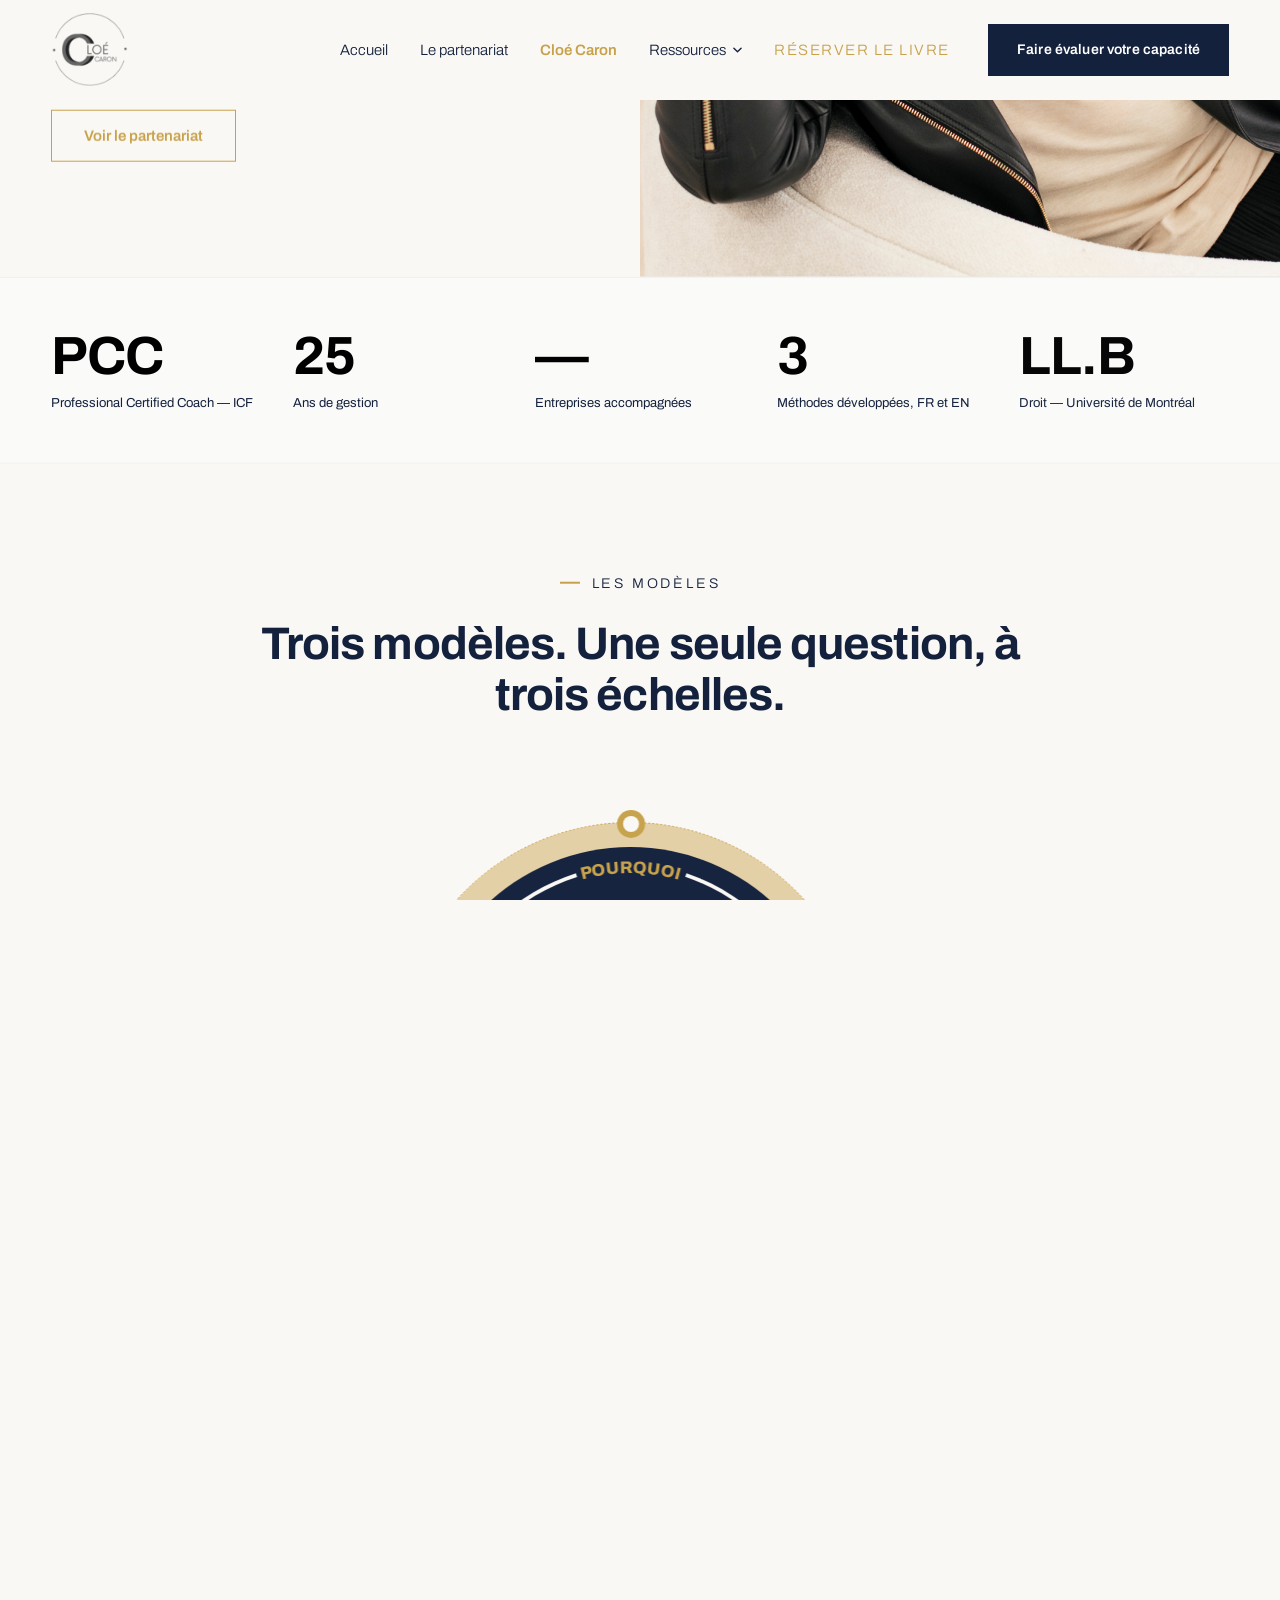
==== commit 5f4b1c55: "header changes and some css fixes" ====
--- a/about.html
+++ b/about.html
@@ -51,8 +51,19 @@
           <li><a href="index.html" class="nav-link">Accueil</a></li>
           <li><a href="partnership.html" class="nav-link">Le partenariat</a></li>
           <li><a href="about.html" class="nav-link active">Cloé Caron</a></li>
-          <li><a href="podcasts.html" class="nav-link">Ressources</a></li>
-          <li><a href="books.html" class="nav-link text-gold">Réserver le livre</a></li>
+          <li class="nav-item-dropdown">
+            <a href="podcasts.html" class="nav-link dropdown-toggle" id="nav-dropdown-toggle" aria-haspopup="true" aria-expanded="false">
+              <span>Ressources</span>
+              <svg class="dropdown-chevron" width="10" height="6" viewBox="0 0 10 6" fill="none" xmlns="http://www.w3.org/2000/svg" aria-hidden="true">
+                <path d="M1 1L5 5L9 1" stroke="currentColor" stroke-width="1.5" stroke-linecap="round" stroke-linejoin="round"/>
+              </svg>
+            </a>
+            <ul class="dropdown-menu" aria-label="Sous-menu Ressources">
+              <li><a href="podcasts.html" class="dropdown-link">The Podcasts</a></li>
+              <li><a href="books.html" class="dropdown-link">Books</a></li>
+            </ul>
+          </li>
+          <li><a href="books.html" class="nav-link">Réserver le livre</a></li>
         </ul>
 
         <div class="header-action">
--- a/assets/css/header.css
+++ b/assets/css/header.css
@@ -57,12 +57,13 @@
 
 .nav-link {
   font-size: 15px;
-  font-weight: var(--fw-medium);
+  font-weight: var(--fw-light);
   color: var(--color-header-nav);
   position: relative;
   padding: 8px 0;
   transition: color var(--transition-fast);
   white-space: nowrap;
+  text-decoration: none;
 }
 
 .nav-link:hover {
@@ -72,6 +73,121 @@
 .nav-link.active {
   font-weight: var(--fw-semibold);
   color: var(--color-accent-gold);
+}
+
+.site-nav-list>li:last-child a {
+  text-transform: uppercase;
+  letter-spacing: 1.5px;
+  color: var(--color-accent-gold) !important;
+}
+
+/* Dropdown Container */
+.nav-item-dropdown {
+  position: relative;
+  display: flex;
+  align-items: center;
+}
+
+.dropdown-toggle {
+  display: inline-flex;
+  align-items: center;
+  gap: 7px;
+  cursor: pointer;
+  background: transparent;
+  border: none;
+  font-family: inherit;
+}
+
+.dropdown-chevron {
+  width: 9px;
+  height: 6px;
+  stroke: currentColor;
+  transition: transform var(--transition-fast), stroke var(--transition-fast);
+  pointer-events: none;
+  flex-shrink: 0;
+}
+
+.nav-item-dropdown:hover .dropdown-chevron,
+.nav-item-dropdown.is-open .dropdown-chevron {
+  transform: rotate(180deg);
+  color: var(--color-accent-gold);
+}
+
+.nav-item-dropdown:hover .dropdown-toggle,
+.nav-item-dropdown.is-open .dropdown-toggle {
+  color: var(--color-accent-gold);
+}
+
+/* Dropdown Menu (Desktop) */
+.dropdown-menu {
+  position: absolute;
+  top: calc(100% + 4px);
+  left: 50%;
+  transform: translateX(-50%) translateY(8px);
+  min-width: 190px;
+  background-color: var(--color-white);
+  border: 1px solid rgba(20, 33, 61, 0.08);
+  border-top: 2px solid var(--color-accent-gold);
+  border-radius: 0;
+  box-shadow: 0 16px 36px rgba(20, 33, 61, 0.12), 0 4px 12px rgba(20, 33, 61, 0.04);
+  list-style: none;
+  padding: 6px 0;
+  margin: 0;
+  opacity: 0;
+  visibility: hidden;
+  pointer-events: none;
+  transition: opacity 0.22s cubic-bezier(0.16, 1, 0.3, 1), transform 0.22s cubic-bezier(0.16, 1, 0.3, 1), visibility 0.22s;
+  z-index: 150;
+}
+
+/* Hover Bridge: prevents cursor drop between nav link and dropdown menu */
+.dropdown-menu::before {
+  content: '';
+  position: absolute;
+  top: -14px;
+  left: 0;
+  right: 0;
+  height: 14px;
+  background: transparent;
+}
+
+@media (min-width: 992px) {
+
+  .nav-item-dropdown:hover .dropdown-menu,
+  .nav-item-dropdown:focus-within .dropdown-menu {
+    opacity: 1;
+    visibility: visible;
+    pointer-events: auto;
+    transform: translateX(-50%) translateY(0);
+  }
+}
+
+/* Dropdown Menu Links */
+.dropdown-link {
+  display: flex;
+  align-items: center;
+  padding: 11px 22px;
+  font-size: 14px;
+  font-weight: var(--fw-medium);
+  color: var(--color-primary-navy);
+  text-decoration: none;
+  white-space: nowrap;
+  border-left: 2px solid transparent;
+  transition: background-color var(--transition-fast), color var(--transition-fast), padding-left var(--transition-fast), border-left-color var(--transition-fast);
+}
+
+.dropdown-link:hover {
+  background-color: var(--color-bg-offwhite);
+  color: var(--color-accent-gold);
+  border-left-color: var(--color-accent-gold);
+  padding-left: 26px;
+}
+
+.dropdown-link.active {
+  color: var(--color-accent-gold);
+  font-weight: var(--fw-semibold);
+  border-left-color: var(--color-accent-gold);
+  background-color: rgba(200, 162, 75, 0.06);
 }
 
 /* Header Action Button */
@@ -163,6 +279,49 @@
     font-size: var(--text-base);
   }
 
+  .nav-item-dropdown {
+    flex-direction: column;
+    align-items: flex-start;
+    width: 100%;
+  }
+
+  .dropdown-toggle {
+    width: 100%;
+    justify-content: space-between;
+  }
+
+  .dropdown-menu {
+    position: static;
+    transform: none !important;
+    box-shadow: none;
+    border: none;
+    border-left: 2px solid rgba(200, 162, 75, 0.4);
+    border-top: none;
+    background-color: rgba(20, 33, 61, 0.03);
+    padding: 4px 0 4px 8px;
+    margin-top: 6px;
+    margin-left: 2px;
+    display: none;
+    opacity: 1;
+    visibility: visible;
+    pointer-events: auto;
+    width: calc(100% - 2px);
+  }
+
+  .nav-item-dropdown.is-open .dropdown-menu {
+    display: block;
+  }
+
+  .dropdown-link {
+    padding: 10px 14px;
+    font-size: 14px;
+    border-left: none;
+  }
+
+  .dropdown-link:hover {
+    padding-left: 18px;
+  }
+
   .header-action {
     margin-top: var(--space-6);
     width: 100%;
